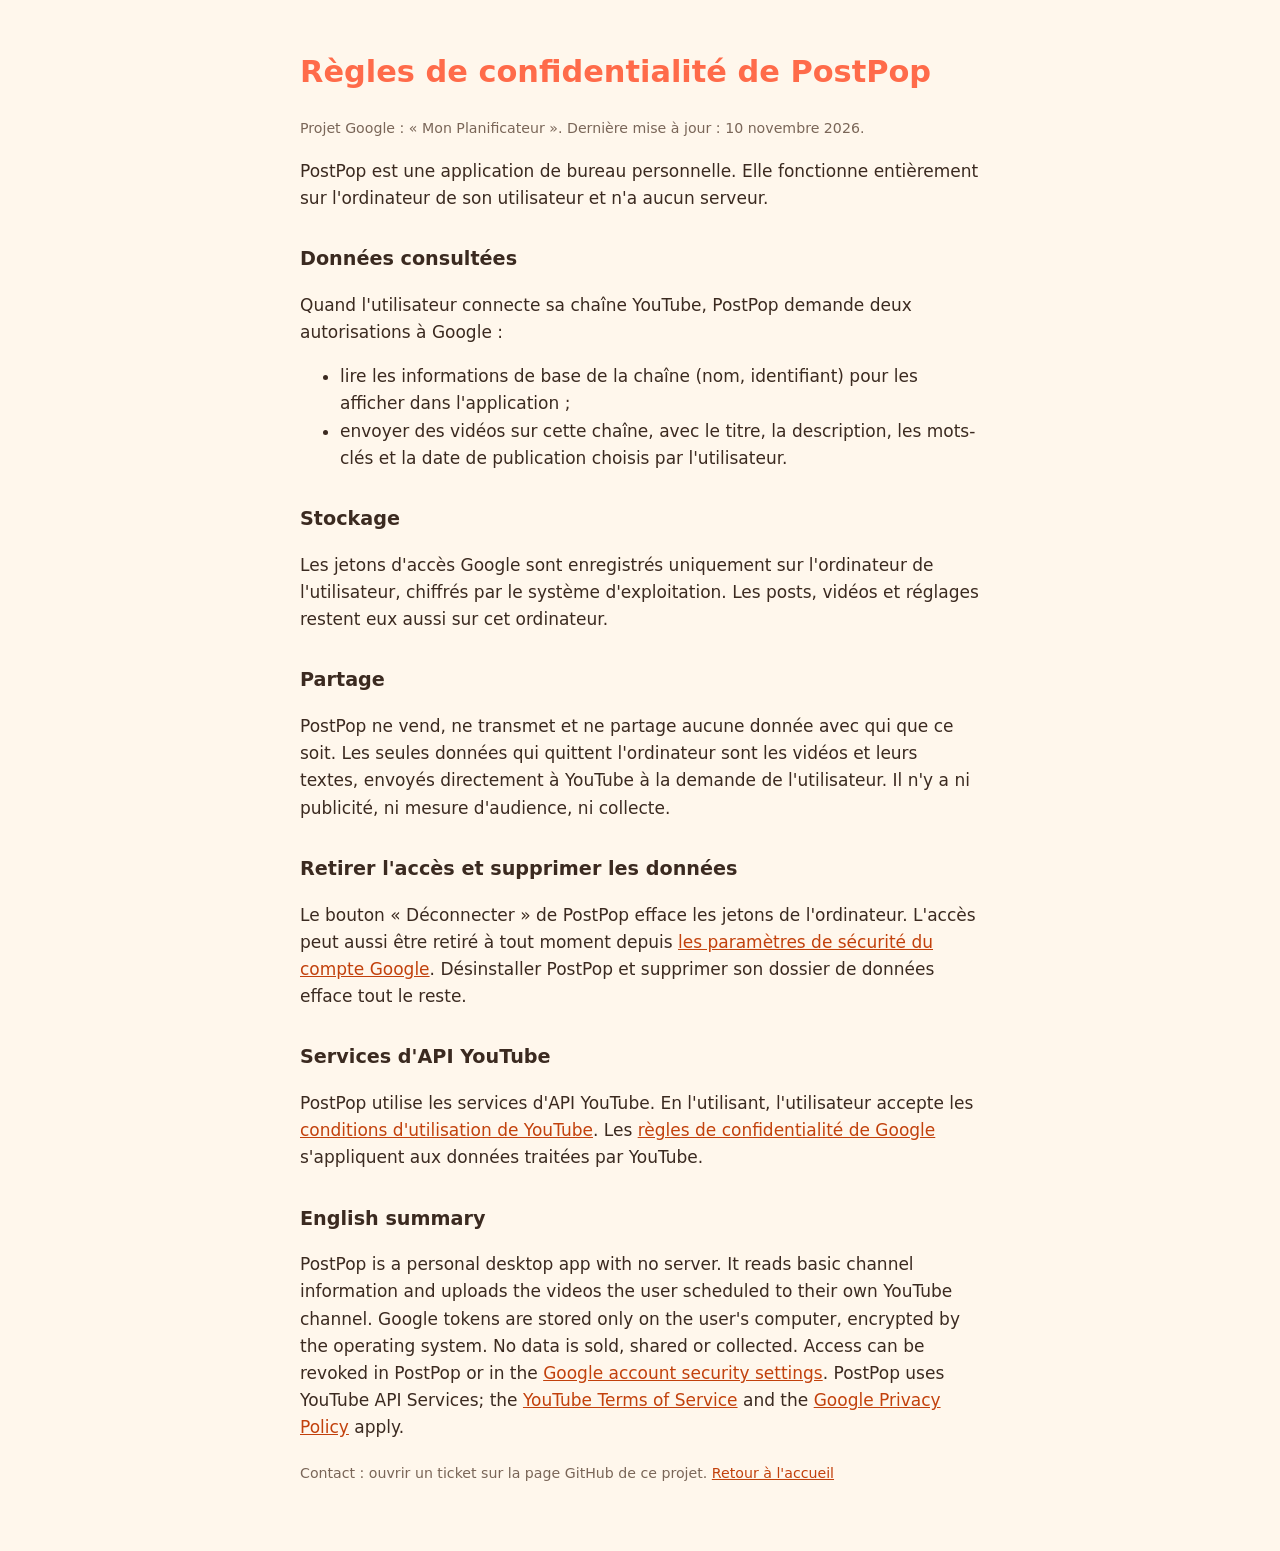
==== confidentialite.html @ f579b589 "Add files via upload" ====
<!doctype html>
<html lang="fr">
<head>
<meta charset="utf-8">
<meta name="viewport" content="width=device-width, initial-scale=1">
<title>PostPop : règles de confidentialité</title>
<style>
body{margin:0;font:17px/1.6 system-ui,sans-serif;background:#fff7ec;color:#3b2a20}
main{max-width:680px;margin:0 auto;padding:48px 20px}
h1{font-size:1.9rem;margin:0 0 4px;color:#ff6b4a}
h2{font-size:1.2rem;margin-top:32px}
a{color:#c2410c}
small{color:#7a6658}
</style>
</head>
<body>
<main>
<h1>Règles de confidentialité de PostPop</h1>
<p><small>Projet Google : « Mon Planificateur ». Dernière mise à jour : 10 novembre 2026.</small></p>
<p>PostPop est une application de bureau personnelle. Elle fonctionne entièrement sur l'ordinateur de son utilisateur et n'a aucun serveur.</p>
<h2>Données consultées</h2>
<p>Quand l'utilisateur connecte sa chaîne YouTube, PostPop demande deux autorisations à Google :</p>
<ul>
<li>lire les informations de base de la chaîne (nom, identifiant) pour les afficher dans l'application ;</li>
<li>envoyer des vidéos sur cette chaîne, avec le titre, la description, les mots-clés et la date de publication choisis par l'utilisateur.</li>
</ul>
<h2>Stockage</h2>
<p>Les jetons d'accès Google sont enregistrés uniquement sur l'ordinateur de l'utilisateur, chiffrés par le système d'exploitation. Les posts, vidéos et réglages restent eux aussi sur cet ordinateur.</p>
<h2>Partage</h2>
<p>PostPop ne vend, ne transmet et ne partage aucune donnée avec qui que ce soit. Les seules données qui quittent l'ordinateur sont les vidéos et leurs textes, envoyés directement à YouTube à la demande de l'utilisateur. Il n'y a ni publicité, ni mesure d'audience, ni collecte.</p>
<h2>Retirer l'accès et supprimer les données</h2>
<p>Le bouton « Déconnecter » de PostPop efface les jetons de l'ordinateur. L'accès peut aussi être retiré à tout moment depuis <a href="https://myaccount.google.com/permissions">les paramètres de sécurité du compte Google</a>. Désinstaller PostPop et supprimer son dossier de données efface tout le reste.</p>
<h2>Services d'API YouTube</h2>
<p>PostPop utilise les services d'API YouTube. En l'utilisant, l'utilisateur accepte les <a href="https://www.youtube.com/t/terms">conditions d'utilisation de YouTube</a>. Les <a href="https://policies.google.com/privacy">règles de confidentialité de Google</a> s'appliquent aux données traitées par YouTube.</p>
<h2>English summary</h2>
<p>PostPop is a personal desktop app with no server. It reads basic channel information and uploads the videos the user scheduled to their own YouTube channel. Google tokens are stored only on the user's computer, encrypted by the operating system. No data is sold, shared or collected. Access can be revoked in PostPop or in the <a href="https://myaccount.google.com/permissions">Google account security settings</a>. PostPop uses YouTube API Services; the <a href="https://www.youtube.com/t/terms">YouTube Terms of Service</a> and the <a href="https://policies.google.com/privacy">Google Privacy Policy</a> apply.</p>
<p><small>Contact : ouvrir un ticket sur la page GitHub de ce projet. <a href="index.html">Retour à l'accueil</a></small></p>
</main>
</body>
</html>
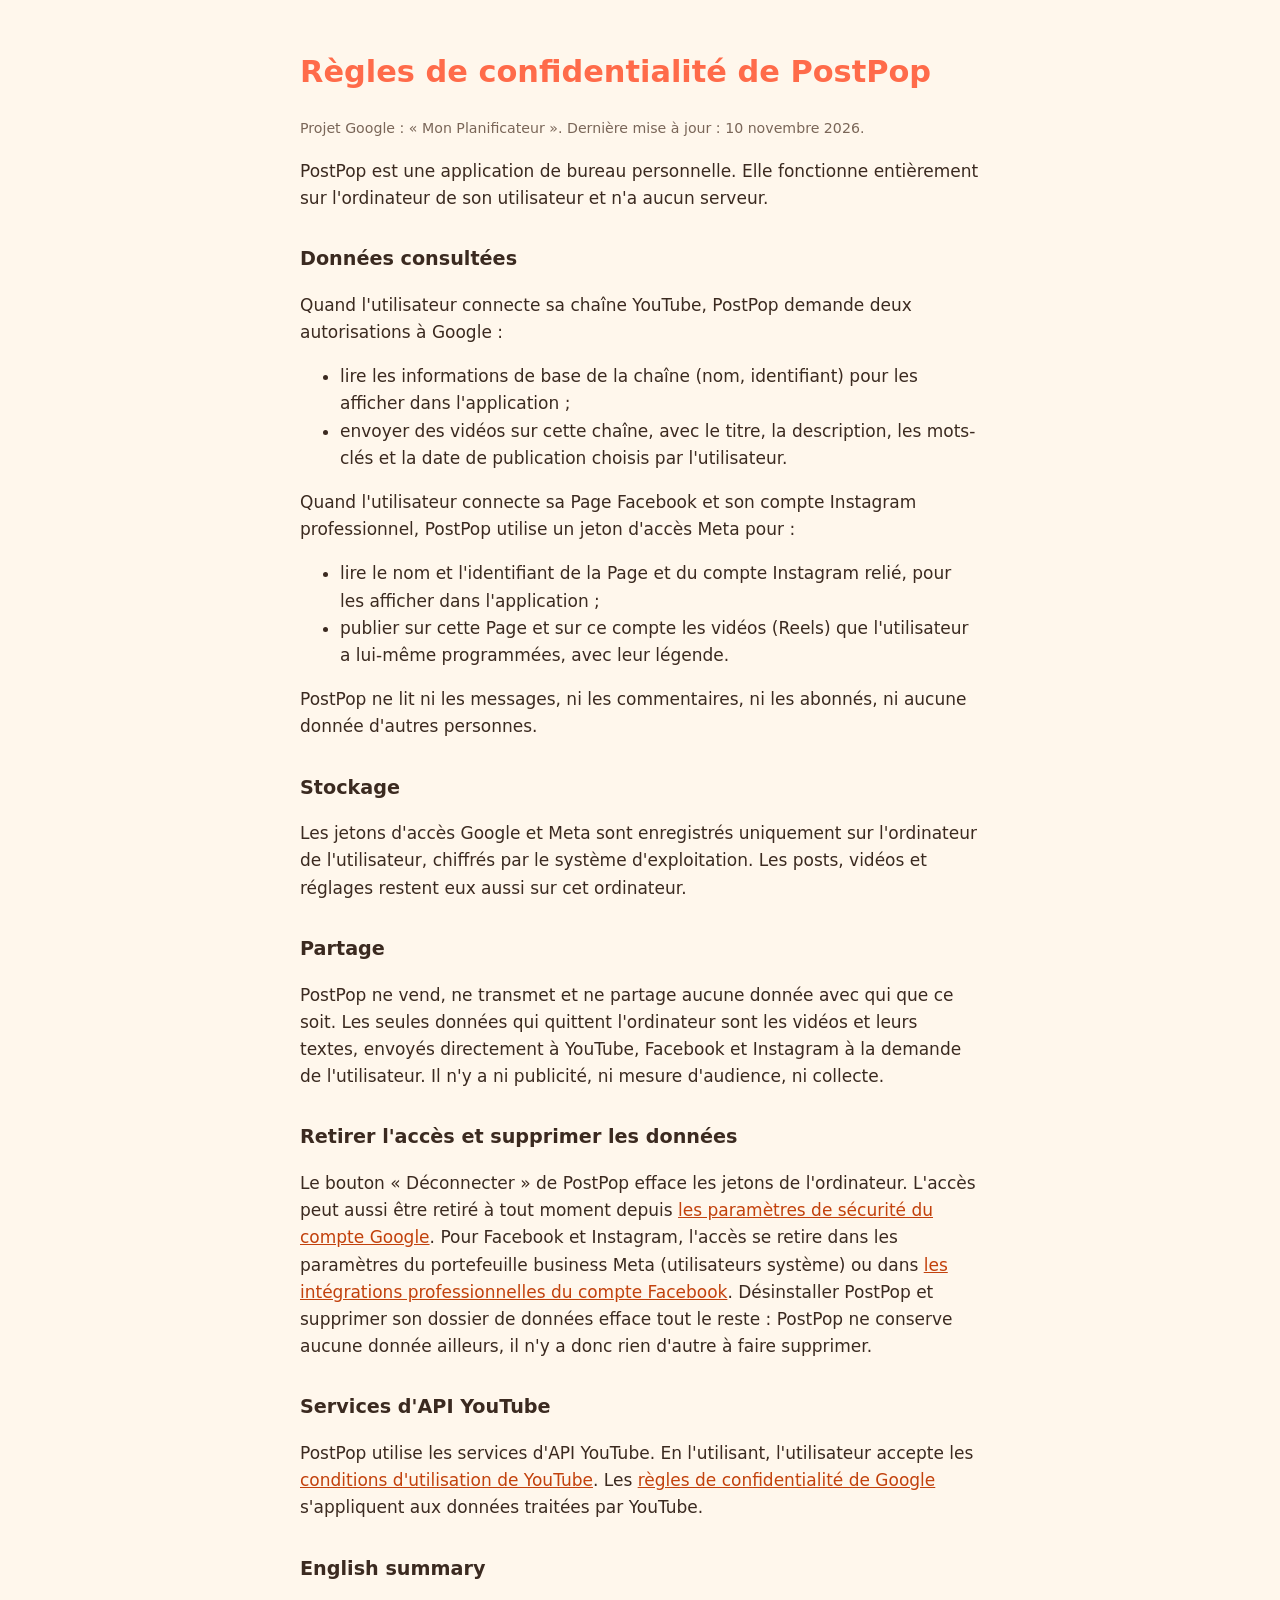
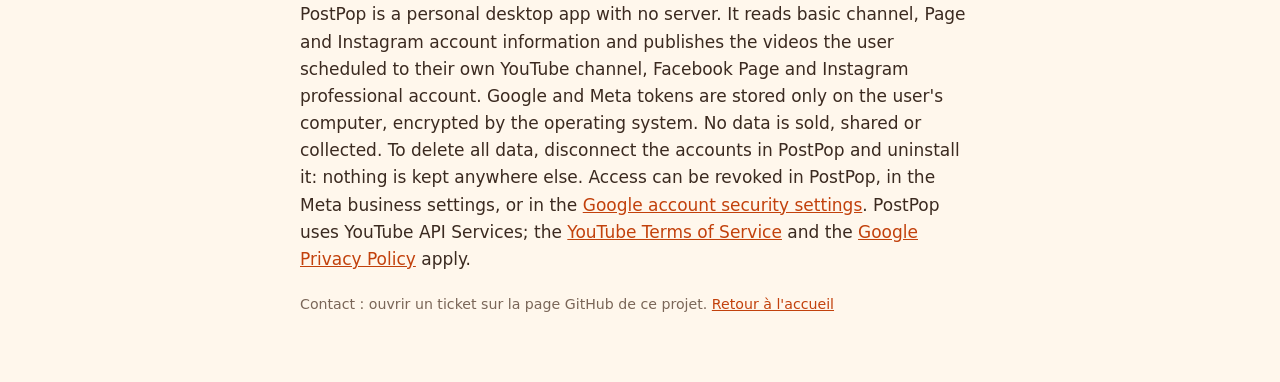
==== commit f549be6a: "Add files via upload" ====
--- a/confidentialite.html
+++ b/confidentialite.html
@@ -24,16 +24,22 @@
 <li>lire les informations de base de la chaîne (nom, identifiant) pour les afficher dans l'application ;</li>
 <li>envoyer des vidéos sur cette chaîne, avec le titre, la description, les mots-clés et la date de publication choisis par l'utilisateur.</li>
 </ul>
+<p>Quand l'utilisateur connecte sa Page Facebook et son compte Instagram professionnel, PostPop utilise un jeton d'accès Meta pour :</p>
+<ul>
+<li>lire le nom et l'identifiant de la Page et du compte Instagram relié, pour les afficher dans l'application ;</li>
+<li>publier sur cette Page et sur ce compte les vidéos (Reels) que l'utilisateur a lui-même programmées, avec leur légende.</li>
+</ul>
+<p>PostPop ne lit ni les messages, ni les commentaires, ni les abonnés, ni aucune donnée d'autres personnes.</p>
 <h2>Stockage</h2>
-<p>Les jetons d'accès Google sont enregistrés uniquement sur l'ordinateur de l'utilisateur, chiffrés par le système d'exploitation. Les posts, vidéos et réglages restent eux aussi sur cet ordinateur.</p>
+<p>Les jetons d'accès Google et Meta sont enregistrés uniquement sur l'ordinateur de l'utilisateur, chiffrés par le système d'exploitation. Les posts, vidéos et réglages restent eux aussi sur cet ordinateur.</p>
 <h2>Partage</h2>
-<p>PostPop ne vend, ne transmet et ne partage aucune donnée avec qui que ce soit. Les seules données qui quittent l'ordinateur sont les vidéos et leurs textes, envoyés directement à YouTube à la demande de l'utilisateur. Il n'y a ni publicité, ni mesure d'audience, ni collecte.</p>
+<p>PostPop ne vend, ne transmet et ne partage aucune donnée avec qui que ce soit. Les seules données qui quittent l'ordinateur sont les vidéos et leurs textes, envoyés directement à YouTube, Facebook et Instagram à la demande de l'utilisateur. Il n'y a ni publicité, ni mesure d'audience, ni collecte.</p>
 <h2>Retirer l'accès et supprimer les données</h2>
-<p>Le bouton « Déconnecter » de PostPop efface les jetons de l'ordinateur. L'accès peut aussi être retiré à tout moment depuis <a href="https://myaccount.google.com/permissions">les paramètres de sécurité du compte Google</a>. Désinstaller PostPop et supprimer son dossier de données efface tout le reste.</p>
+<p>Le bouton « Déconnecter » de PostPop efface les jetons de l'ordinateur. L'accès peut aussi être retiré à tout moment depuis <a href="https://myaccount.google.com/permissions">les paramètres de sécurité du compte Google</a>. Pour Facebook et Instagram, l'accès se retire dans les paramètres du portefeuille business Meta (utilisateurs système) ou dans <a href="https://www.facebook.com/settings?tab=business_tools">les intégrations professionnelles du compte Facebook</a>. Désinstaller PostPop et supprimer son dossier de données efface tout le reste : PostPop ne conserve aucune donnée ailleurs, il n'y a donc rien d'autre à faire supprimer.</p>
 <h2>Services d'API YouTube</h2>
 <p>PostPop utilise les services d'API YouTube. En l'utilisant, l'utilisateur accepte les <a href="https://www.youtube.com/t/terms">conditions d'utilisation de YouTube</a>. Les <a href="https://policies.google.com/privacy">règles de confidentialité de Google</a> s'appliquent aux données traitées par YouTube.</p>
 <h2>English summary</h2>
-<p>PostPop is a personal desktop app with no server. It reads basic channel information and uploads the videos the user scheduled to their own YouTube channel. Google tokens are stored only on the user's computer, encrypted by the operating system. No data is sold, shared or collected. Access can be revoked in PostPop or in the <a href="https://myaccount.google.com/permissions">Google account security settings</a>. PostPop uses YouTube API Services; the <a href="https://www.youtube.com/t/terms">YouTube Terms of Service</a> and the <a href="https://policies.google.com/privacy">Google Privacy Policy</a> apply.</p>
+<p>PostPop is a personal desktop app with no server. It reads basic channel, Page and Instagram account information and publishes the videos the user scheduled to their own YouTube channel, Facebook Page and Instagram professional account. Google and Meta tokens are stored only on the user's computer, encrypted by the operating system. No data is sold, shared or collected. To delete all data, disconnect the accounts in PostPop and uninstall it: nothing is kept anywhere else. Access can be revoked in PostPop, in the Meta business settings, or in the <a href="https://myaccount.google.com/permissions">Google account security settings</a>. PostPop uses YouTube API Services; the <a href="https://www.youtube.com/t/terms">YouTube Terms of Service</a> and the <a href="https://policies.google.com/privacy">Google Privacy Policy</a> apply.</p>
 <p><small>Contact : ouvrir un ticket sur la page GitHub de ce projet. <a href="index.html">Retour à l'accueil</a></small></p>
 </main>
 </body>
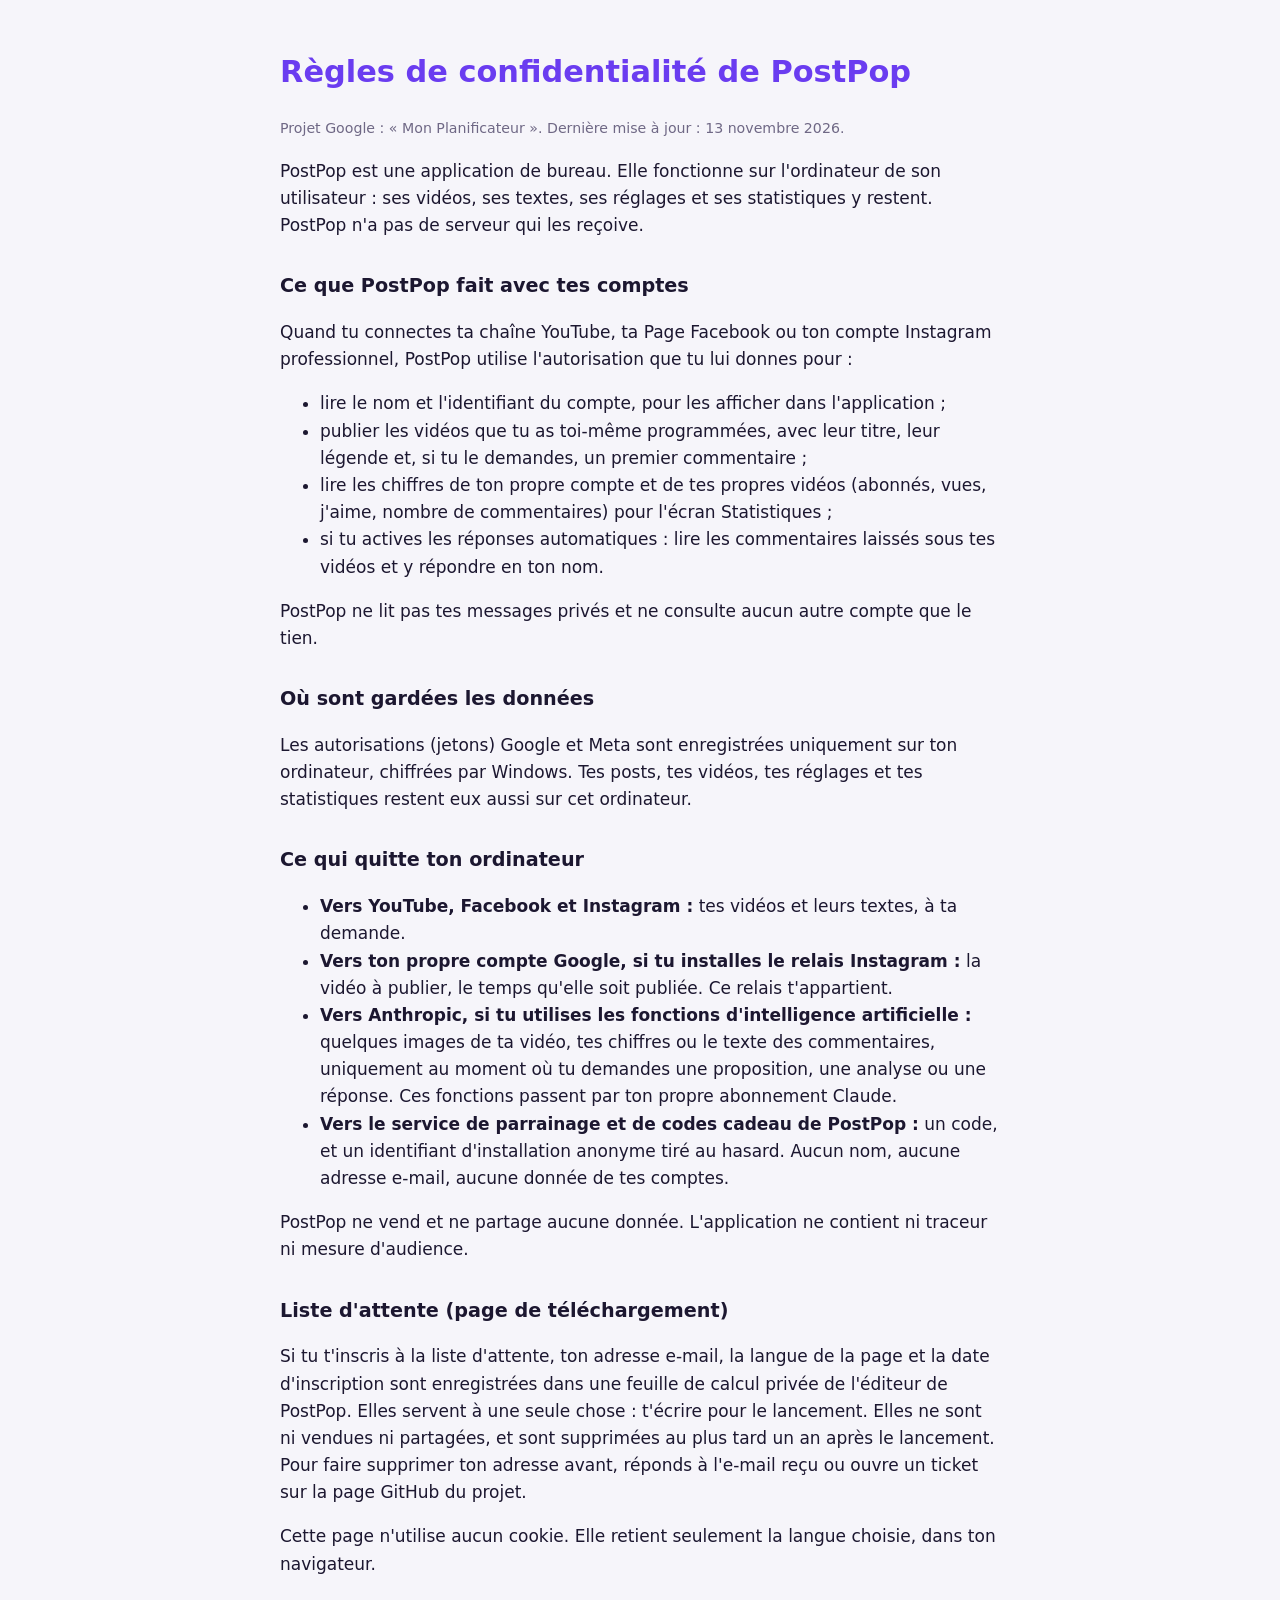
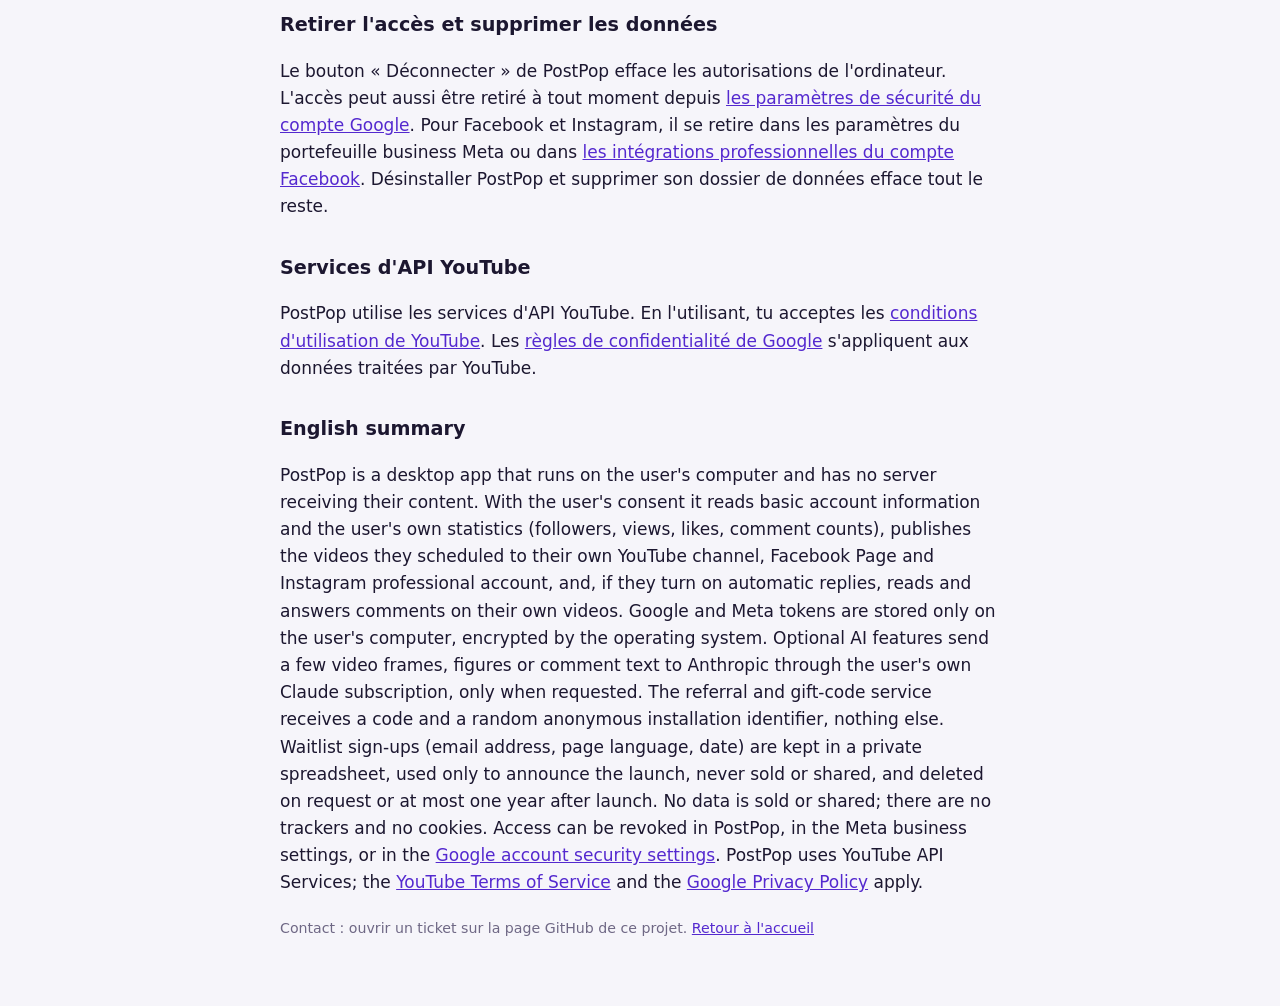
==== commit 4aec5af0: "Page de téléchargement avec liste d'attente Co-Authored-By: Claude Fable 5.2 <noreply@anthropic.com>" ====
--- a/confidentialite.html
+++ b/confidentialite.html
@@ -4,42 +4,57 @@
 <meta charset="utf-8">
 <meta name="viewport" content="width=device-width, initial-scale=1">
 <title>PostPop : règles de confidentialité</title>
+<link rel="icon" href="img/icone.png">
 <style>
-body{margin:0;font:17px/1.6 system-ui,sans-serif;background:#fff7ec;color:#3b2a20}
-main{max-width:680px;margin:0 auto;padding:48px 20px}
-h1{font-size:1.9rem;margin:0 0 4px;color:#ff6b4a}
+body{margin:0;font:17px/1.6 system-ui,sans-serif;background:#f6f5fa;color:#1c1730}
+main{max-width:720px;margin:0 auto;padding:48px 20px}
+h1{font-size:1.9rem;margin:0 0 4px;color:#6a3cf0}
 h2{font-size:1.2rem;margin-top:32px}
-a{color:#c2410c}
-small{color:#7a6658}
+a{color:#5429cf}
+small{color:#6f6885}
+@media (prefers-color-scheme: dark){body{background:#14111c;color:#f4f1fb}h1{color:#a586ff}a{color:#a586ff}small{color:#a59dba}}
 </style>
 </head>
 <body>
 <main>
 <h1>Règles de confidentialité de PostPop</h1>
-<p><small>Projet Google : « Mon Planificateur ». Dernière mise à jour : 10 novembre 2026.</small></p>
-<p>PostPop est une application de bureau personnelle. Elle fonctionne entièrement sur l'ordinateur de son utilisateur et n'a aucun serveur.</p>
-<h2>Données consultées</h2>
-<p>Quand l'utilisateur connecte sa chaîne YouTube, PostPop demande deux autorisations à Google :</p>
+<p><small>Projet Google : « Mon Planificateur ». Dernière mise à jour : 13 novembre 2026.</small></p>
+<p>PostPop est une application de bureau. Elle fonctionne sur l'ordinateur de son utilisateur : ses vidéos, ses textes, ses réglages et ses statistiques y restent. PostPop n'a pas de serveur qui les reçoive.</p>
+
+<h2>Ce que PostPop fait avec tes comptes</h2>
+<p>Quand tu connectes ta chaîne YouTube, ta Page Facebook ou ton compte Instagram professionnel, PostPop utilise l'autorisation que tu lui donnes pour :</p>
 <ul>
-<li>lire les informations de base de la chaîne (nom, identifiant) pour les afficher dans l'application ;</li>
-<li>envoyer des vidéos sur cette chaîne, avec le titre, la description, les mots-clés et la date de publication choisis par l'utilisateur.</li>
+<li>lire le nom et l'identifiant du compte, pour les afficher dans l'application ;</li>
+<li>publier les vidéos que tu as toi-même programmées, avec leur titre, leur légende et, si tu le demandes, un premier commentaire ;</li>
+<li>lire les chiffres de ton propre compte et de tes propres vidéos (abonnés, vues, j'aime, nombre de commentaires) pour l'écran Statistiques ;</li>
+<li>si tu actives les réponses automatiques : lire les commentaires laissés sous tes vidéos et y répondre en ton nom.</li>
 </ul>
-<p>Quand l'utilisateur connecte sa Page Facebook et son compte Instagram professionnel, PostPop utilise un jeton d'accès Meta pour :</p>
+<p>PostPop ne lit pas tes messages privés et ne consulte aucun autre compte que le tien.</p>
+
+<h2>Où sont gardées les données</h2>
+<p>Les autorisations (jetons) Google et Meta sont enregistrées uniquement sur ton ordinateur, chiffrées par Windows. Tes posts, tes vidéos, tes réglages et tes statistiques restent eux aussi sur cet ordinateur.</p>
+
+<h2>Ce qui quitte ton ordinateur</h2>
 <ul>
-<li>lire le nom et l'identifiant de la Page et du compte Instagram relié, pour les afficher dans l'application ;</li>
-<li>publier sur cette Page et sur ce compte les vidéos (Reels) que l'utilisateur a lui-même programmées, avec leur légende.</li>
+<li><b>Vers YouTube, Facebook et Instagram :</b> tes vidéos et leurs textes, à ta demande.</li>
+<li><b>Vers ton propre compte Google, si tu installes le relais Instagram :</b> la vidéo à publier, le temps qu'elle soit publiée. Ce relais t'appartient.</li>
+<li><b>Vers Anthropic, si tu utilises les fonctions d'intelligence artificielle :</b> quelques images de ta vidéo, tes chiffres ou le texte des commentaires, uniquement au moment où tu demandes une proposition, une analyse ou une réponse. Ces fonctions passent par ton propre abonnement Claude.</li>
+<li><b>Vers le service de parrainage et de codes cadeau de PostPop :</b> un code, et un identifiant d'installation anonyme tiré au hasard. Aucun nom, aucune adresse e-mail, aucune donnée de tes comptes.</li>
 </ul>
-<p>PostPop ne lit ni les messages, ni les commentaires, ni les abonnés, ni aucune donnée d'autres personnes.</p>
-<h2>Stockage</h2>
-<p>Les jetons d'accès Google et Meta sont enregistrés uniquement sur l'ordinateur de l'utilisateur, chiffrés par le système d'exploitation. Les posts, vidéos et réglages restent eux aussi sur cet ordinateur.</p>
-<h2>Partage</h2>
-<p>PostPop ne vend, ne transmet et ne partage aucune donnée avec qui que ce soit. Les seules données qui quittent l'ordinateur sont les vidéos et leurs textes, envoyés directement à YouTube, Facebook et Instagram à la demande de l'utilisateur. Il n'y a ni publicité, ni mesure d'audience, ni collecte.</p>
+<p>PostPop ne vend et ne partage aucune donnée. L'application ne contient ni traceur ni mesure d'audience.</p>
+
+<h2>Liste d'attente (page de téléchargement)</h2>
+<p>Si tu t'inscris à la liste d'attente, ton adresse e-mail, la langue de la page et la date d'inscription sont enregistrées dans une feuille de calcul privée de l'éditeur de PostPop. Elles servent à une seule chose : t'écrire pour le lancement. Elles ne sont ni vendues ni partagées, et sont supprimées au plus tard un an après le lancement. Pour faire supprimer ton adresse avant, réponds à l'e-mail reçu ou ouvre un ticket sur la page GitHub du projet.</p>
+<p>Cette page n'utilise aucun cookie. Elle retient seulement la langue choisie, dans ton navigateur.</p>
+
 <h2>Retirer l'accès et supprimer les données</h2>
-<p>Le bouton « Déconnecter » de PostPop efface les jetons de l'ordinateur. L'accès peut aussi être retiré à tout moment depuis <a href="https://myaccount.google.com/permissions">les paramètres de sécurité du compte Google</a>. Pour Facebook et Instagram, l'accès se retire dans les paramètres du portefeuille business Meta (utilisateurs système) ou dans <a href="https://www.facebook.com/settings?tab=business_tools">les intégrations professionnelles du compte Facebook</a>. Désinstaller PostPop et supprimer son dossier de données efface tout le reste : PostPop ne conserve aucune donnée ailleurs, il n'y a donc rien d'autre à faire supprimer.</p>
+<p>Le bouton « Déconnecter » de PostPop efface les autorisations de l'ordinateur. L'accès peut aussi être retiré à tout moment depuis <a href="https://myaccount.google.com/permissions">les paramètres de sécurité du compte Google</a>. Pour Facebook et Instagram, il se retire dans les paramètres du portefeuille business Meta ou dans <a href="https://www.facebook.com/settings?tab=business_tools">les intégrations professionnelles du compte Facebook</a>. Désinstaller PostPop et supprimer son dossier de données efface tout le reste.</p>
+
 <h2>Services d'API YouTube</h2>
-<p>PostPop utilise les services d'API YouTube. En l'utilisant, l'utilisateur accepte les <a href="https://www.youtube.com/t/terms">conditions d'utilisation de YouTube</a>. Les <a href="https://policies.google.com/privacy">règles de confidentialité de Google</a> s'appliquent aux données traitées par YouTube.</p>
+<p>PostPop utilise les services d'API YouTube. En l'utilisant, tu acceptes les <a href="https://www.youtube.com/t/terms">conditions d'utilisation de YouTube</a>. Les <a href="https://policies.google.com/privacy">règles de confidentialité de Google</a> s'appliquent aux données traitées par YouTube.</p>
+
 <h2>English summary</h2>
-<p>PostPop is a personal desktop app with no server. It reads basic channel, Page and Instagram account information and publishes the videos the user scheduled to their own YouTube channel, Facebook Page and Instagram professional account. Google and Meta tokens are stored only on the user's computer, encrypted by the operating system. No data is sold, shared or collected. To delete all data, disconnect the accounts in PostPop and uninstall it: nothing is kept anywhere else. Access can be revoked in PostPop, in the Meta business settings, or in the <a href="https://myaccount.google.com/permissions">Google account security settings</a>. PostPop uses YouTube API Services; the <a href="https://www.youtube.com/t/terms">YouTube Terms of Service</a> and the <a href="https://policies.google.com/privacy">Google Privacy Policy</a> apply.</p>
+<p>PostPop is a desktop app that runs on the user's computer and has no server receiving their content. With the user's consent it reads basic account information and the user's own statistics (followers, views, likes, comment counts), publishes the videos they scheduled to their own YouTube channel, Facebook Page and Instagram professional account, and, if they turn on automatic replies, reads and answers comments on their own videos. Google and Meta tokens are stored only on the user's computer, encrypted by the operating system. Optional AI features send a few video frames, figures or comment text to Anthropic through the user's own Claude subscription, only when requested. The referral and gift-code service receives a code and a random anonymous installation identifier, nothing else. Waitlist sign-ups (email address, page language, date) are kept in a private spreadsheet, used only to announce the launch, never sold or shared, and deleted on request or at most one year after launch. No data is sold or shared; there are no trackers and no cookies. Access can be revoked in PostPop, in the Meta business settings, or in the <a href="https://myaccount.google.com/permissions">Google account security settings</a>. PostPop uses YouTube API Services; the <a href="https://www.youtube.com/t/terms">YouTube Terms of Service</a> and the <a href="https://policies.google.com/privacy">Google Privacy Policy</a> apply.</p>
 <p><small>Contact : ouvrir un ticket sur la page GitHub de ce projet. <a href="index.html">Retour à l'accueil</a></small></p>
 </main>
 </body>
